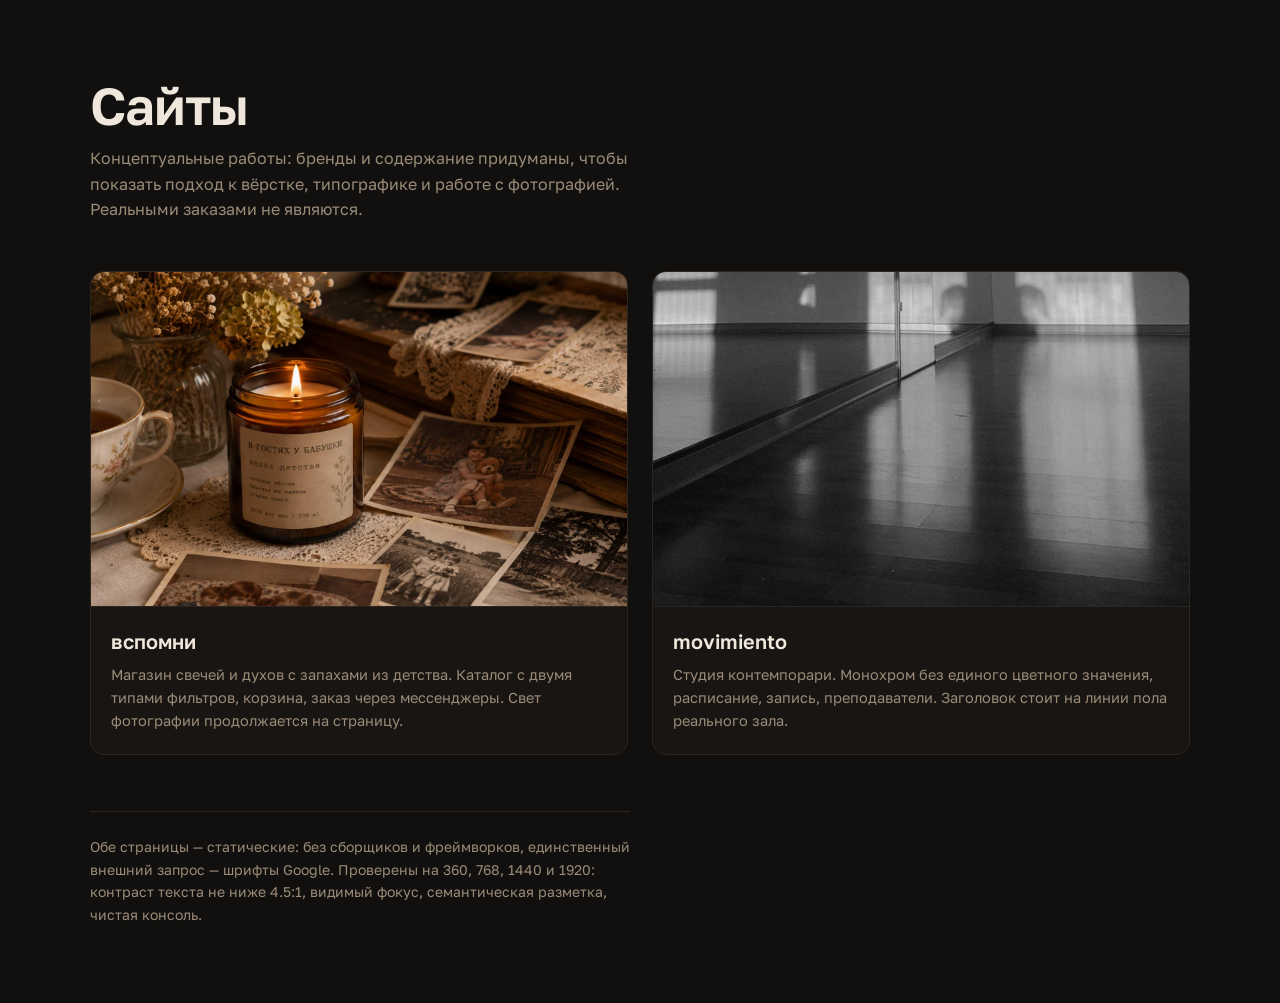
==== index.html @ 52c95dd9 "Витрина: два концептуальных сайта Co-Authored-By: Claude Opus 5 <noreply@anthropic.com>" ====
<!doctype html>
<html lang="ru">
<head>
<meta charset="utf-8">
<meta name="viewport" content="width=device-width, initial-scale=1">
<title>Сайты — портфолио</title>
<link rel="preconnect" href="https://fonts.googleapis.com">
<link rel="preconnect" href="https://fonts.gstatic.com" crossorigin>
<link href="https://fonts.googleapis.com/css2?family=Golos+Text:wght@400;500;600&display=swap" rel="stylesheet">
<style>
  :root{--bg:#12100e;--fg:#efe7dc;--dim:#9a8b78;--line:#2b2520;--card:#191512}
  *{box-sizing:border-box}
  body{margin:0;background:var(--bg);color:var(--fg);
       font:16px/1.6 "Golos Text",ui-sans-serif,system-ui,sans-serif;
       padding:clamp(28px,6vw,80px)}
  .wrap{max-width:min(1100px,92vw);margin:0 auto}
  h1{font-size:clamp(30px,5vw,52px);line-height:1.1;margin:0 0 12px;font-weight:600;letter-spacing:-.02em}
  .lead{color:var(--dim);max-width:56ch;margin:0 0 48px}
  .grid{display:grid;gap:24px;grid-template-columns:repeat(auto-fit,minmax(300px,1fr))}
  a.card{display:block;background:var(--card);border:1px solid var(--line);border-radius:14px;
         overflow:hidden;color:inherit;text-decoration:none;transition:border-color .2s,transform .2s}
  a.card:hover,a.card:focus-visible{border-color:#6b5a48;transform:translateY(-2px)}
  a.card:focus-visible{outline:2px solid #d9922a;outline-offset:3px}
  .shot{aspect-ratio:16/10;background:#0d0b09 center/cover no-repeat;border-bottom:1px solid var(--line)}
  .body{padding:18px 20px 22px}
  .body h2{margin:0 0 6px;font-size:20px;font-weight:600}
  .body p{margin:0;color:var(--dim);font-size:14.5px}
  .tag{display:inline-block;margin-top:14px;font-size:12px;letter-spacing:.08em;text-transform:uppercase;color:#8a7c6c}
  footer{margin-top:56px;padding-top:24px;border-top:1px solid var(--line);color:var(--dim);font-size:14px;max-width:60ch}
</style>
</head>
<body>
<div class="wrap">
  <h1>Сайты</h1>
  <p class="lead">Концептуальные работы: бренды и содержание придуманы, чтобы показать подход к вёрстке,
     типографике и работе с фотографией. Реальными заказами не являются.</p>

  <div class="grid">
    <a class="card" href="candles/">
      <div class="shot" style="background-image:url('candles/assets/photos/svecha-v-gostyah-u-babushki-hero.jpg')"></div>
      <div class="body">
        <h2>вспомни</h2>
        <p>Магазин свечей и духов с запахами из детства. Каталог с двумя типами фильтров,
           корзина, заказ через мессенджеры. Свет фотографии продолжается на страницу.</p>
      </div>
    </a>

    <a class="card" href="dance/">
      <div class="shot" style="background-image:url('dance/assets/photos/hero-hall-wide.jpg')"></div>
      <div class="body">
        <h2>movimiento</h2>
        <p>Студия контемпорари. Монохром без единого цветного значения, расписание,
           запись, преподаватели. Заголовок стоит на линии пола реального зала.</p>
      </div>
    </a>
  </div>

  <footer>
    Обе страницы — статические: без сборщиков и фреймворков, единственный внешний
    запрос — шрифты Google. Проверены на 360, 768, 1440 и 1920: контраст текста не ниже 4.5:1,
    видимый фокус, семантическая разметка, чистая консоль.
  </footer>
</div>
</body>
</html>
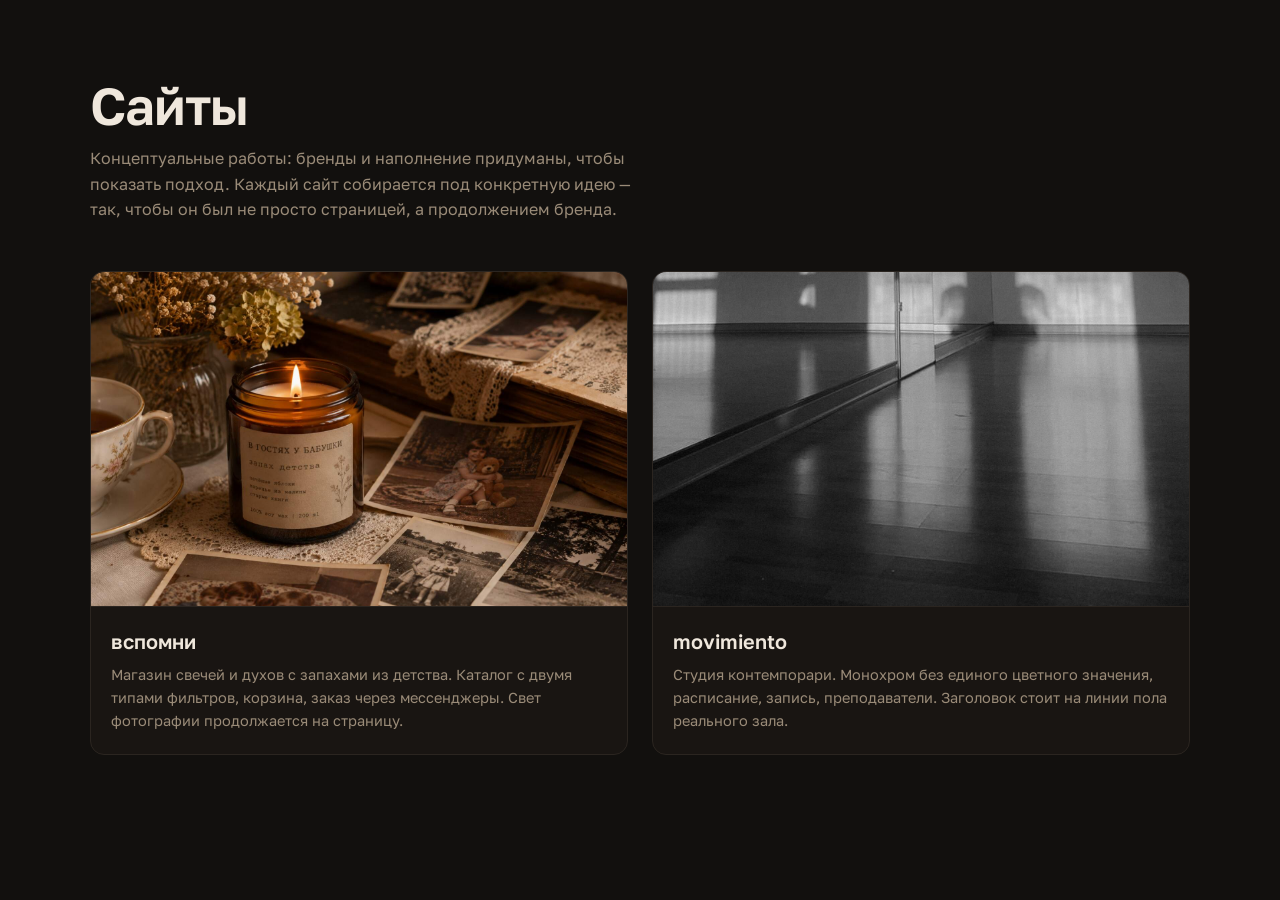
==== commit c6da94b4: "Витрина: убрана техническая подпись, переписан лид Co-Authored-By: Claude Opus 5 <noreply@anthropic." ====
--- a/index.html
+++ b/index.html
@@ -26,14 +26,14 @@
   .body h2{margin:0 0 6px;font-size:20px;font-weight:600}
   .body p{margin:0;color:var(--dim);font-size:14.5px}
   .tag{display:inline-block;margin-top:14px;font-size:12px;letter-spacing:.08em;text-transform:uppercase;color:#8a7c6c}
-  footer{margin-top:56px;padding-top:24px;border-top:1px solid var(--line);color:var(--dim);font-size:14px;max-width:60ch}
 </style>
 </head>
 <body>
 <div class="wrap">
   <h1>Сайты</h1>
-  <p class="lead">Концептуальные работы: бренды и содержание придуманы, чтобы показать подход к вёрстке,
-     типографике и работе с фотографией. Реальными заказами не являются.</p>
+  <p class="lead">Концептуальные работы: бренды и наполнение придуманы, чтобы показать подход.
+     Каждый сайт собирается под конкретную идею — так, чтобы он был не просто страницей,
+     а продолжением бренда.</p>
 
   <div class="grid">
     <a class="card" href="candles/">
@@ -55,11 +55,6 @@
     </a>
   </div>
 
-  <footer>
-    Обе страницы — статические: без сборщиков и фреймворков, единственный внешний
-    запрос — шрифты Google. Проверены на 360, 768, 1440 и 1920: контраст текста не ниже 4.5:1,
-    видимый фокус, семантическая разметка, чистая консоль.
-  </footer>
 </div>
 </body>
 </html>
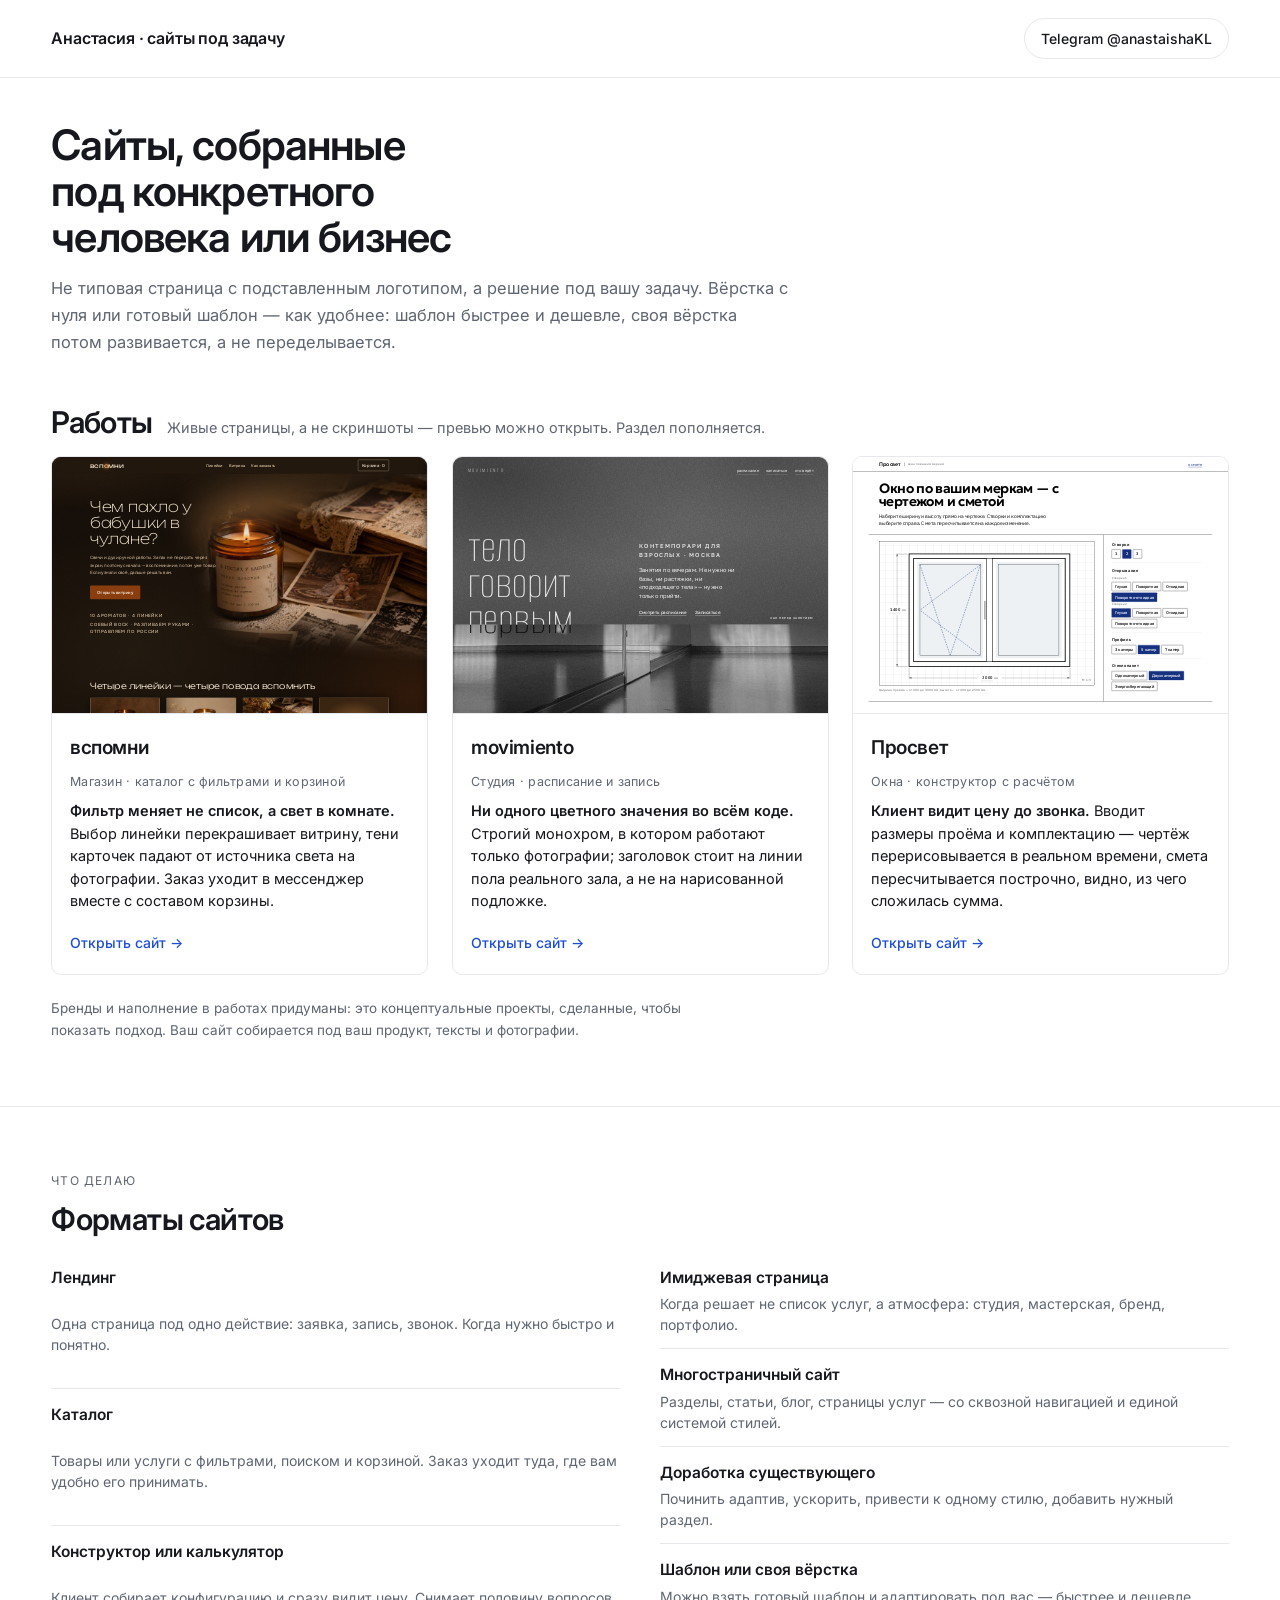
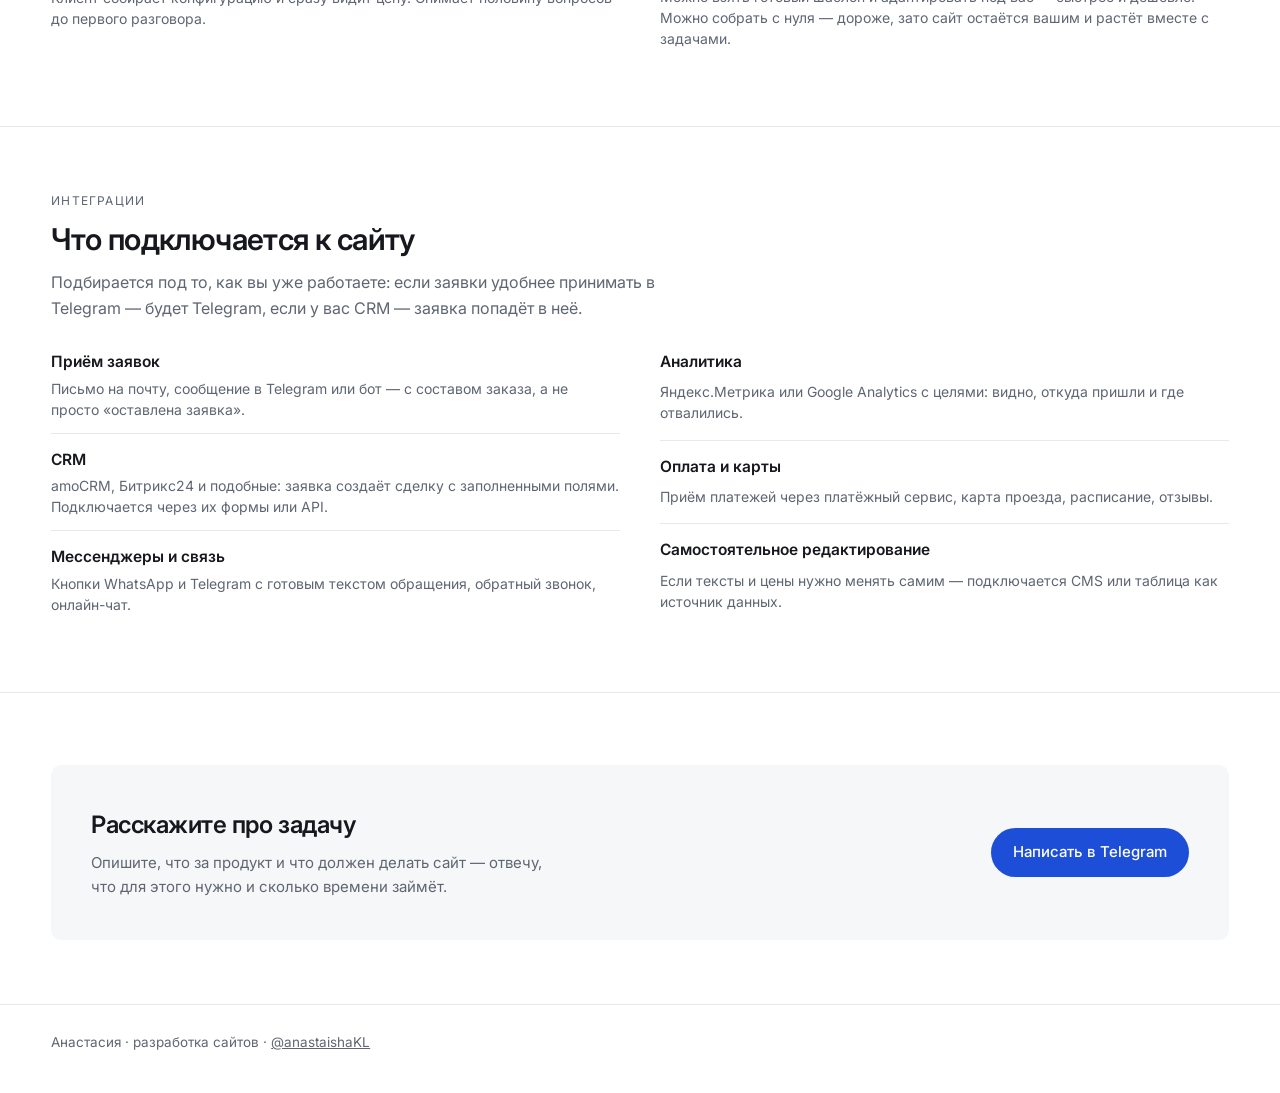
==== commit 0e18770c: "Витрина: заголовок про сайты под конкретного человека, шаблон или своя вёрстка, третья работа Co-Aut" ====
--- a/index.html
+++ b/index.html
@@ -3,58 +3,238 @@
 <head>
 <meta charset="utf-8">
 <meta name="viewport" content="width=device-width, initial-scale=1">
-<title>Сайты — портфолио</title>
+<title>Сайты под конкретного человека или бизнес</title>
+<meta name="description" content="Разработка сайтов под конкретную задачу: лендинги, каталоги с фильтрами, интерактивные конструкторы. Своя вёрстка или шаблон. Приём заявок, CRM, аналитика.">
 <link rel="preconnect" href="https://fonts.googleapis.com">
 <link rel="preconnect" href="https://fonts.gstatic.com" crossorigin>
-<link href="https://fonts.googleapis.com/css2?family=Golos+Text:wght@400;500;600&display=swap" rel="stylesheet">
+<link href="https://fonts.googleapis.com/css2?family=Inter:wght@400;500;600;700&display=swap" rel="stylesheet">
 <style>
-  :root{--bg:#12100e;--fg:#efe7dc;--dim:#9a8b78;--line:#2b2520;--card:#191512}
+  :root{
+    --bg:#fff; --fg:#16181d; --dim:#5f6672; --line:#e6e8ec; --soft:#f6f7f9;
+    --accent:#1d4ed8; --radius:10px;
+    --wrap:min(1180px, 92vw);
+  }
   *{box-sizing:border-box}
+  html{-webkit-text-size-adjust:100%}
   body{margin:0;background:var(--bg);color:var(--fg);
-       font:16px/1.6 "Golos Text",ui-sans-serif,system-ui,sans-serif;
-       padding:clamp(28px,6vw,80px)}
-  .wrap{max-width:min(1100px,92vw);margin:0 auto}
-  h1{font-size:clamp(30px,5vw,52px);line-height:1.1;margin:0 0 12px;font-weight:600;letter-spacing:-.02em}
-  .lead{color:var(--dim);max-width:56ch;margin:0 0 48px}
-  .grid{display:grid;gap:24px;grid-template-columns:repeat(auto-fit,minmax(300px,1fr))}
-  a.card{display:block;background:var(--card);border:1px solid var(--line);border-radius:14px;
-         overflow:hidden;color:inherit;text-decoration:none;transition:border-color .2s,transform .2s}
-  a.card:hover,a.card:focus-visible{border-color:#6b5a48;transform:translateY(-2px)}
-  a.card:focus-visible{outline:2px solid #d9922a;outline-offset:3px}
-  .shot{aspect-ratio:16/10;background:#0d0b09 center/cover no-repeat;border-bottom:1px solid var(--line)}
-  .body{padding:18px 20px 22px}
-  .body h2{margin:0 0 6px;font-size:20px;font-weight:600}
-  .body p{margin:0;color:var(--dim);font-size:14.5px}
-  .tag{display:inline-block;margin-top:14px;font-size:12px;letter-spacing:.08em;text-transform:uppercase;color:#8a7c6c}
+       font:16px/1.65 Inter,ui-sans-serif,system-ui,"Segoe UI",sans-serif;
+       font-feature-settings:"tnum" 0}
+  .wrap{width:var(--wrap);margin-inline:auto}
+  a{color:inherit}
+  h1,h2,h3{margin:0;font-weight:600;letter-spacing:-.02em;text-wrap:balance}
+  p{margin:0}
+
+  header{border-bottom:1px solid var(--line);padding:18px 0}
+  .top{display:flex;align-items:center;justify-content:space-between;gap:16px;flex-wrap:wrap}
+  .brand{font-weight:600;letter-spacing:-.01em}
+  .tg{display:inline-flex;align-items:center;gap:8px;text-decoration:none;
+      border:1px solid var(--line);border-radius:999px;padding:8px 16px;font-size:14px;font-weight:500}
+  .tg:hover{border-color:var(--accent);color:var(--accent)}
+  .tg:focus-visible{outline:2px solid var(--accent);outline-offset:2px}
+
+  .hero{padding:clamp(28px,4vw,44px) 0 clamp(18px,2.5vw,26px)}
+  .hero h1{font-size:clamp(27px,3.9vw,42px);line-height:1.1;max-width:24ch}
+  .hero p{margin-top:14px;max-width:74ch;font-size:clamp(15px,1.4vw,16.5px);color:var(--dim)}
+
+  section{padding:clamp(36px,5vw,64px) 0;border-top:1px solid var(--line)}
+  section.works-sec{padding-top:clamp(14px,2vw,22px);border-top:0}
+  .works-head{display:flex;align-items:baseline;gap:14px;flex-wrap:wrap}
+  .works-head p{color:var(--dim);font-size:14.5px}
+  .eyebrow{font-size:12px;letter-spacing:.1em;text-transform:uppercase;color:var(--dim);margin-bottom:10px}
+  .sec-title{font-size:clamp(22px,3vw,30px);line-height:1.2}
+  .sec-lead{margin-top:12px;color:var(--dim);max-width:66ch}
+
+  .works{display:grid;gap:28px;margin-top:16px}
+  @media (min-width:900px){.works{grid-template-columns:repeat(3,1fr);gap:24px}}
+
+  .work{border:1px solid var(--line);border-radius:var(--radius);overflow:clip;
+        background:var(--bg);display:flex;flex-direction:column;
+        container-type:inline-size;transition:border-color .18s}
+  .work:hover{border-color:#c9ced8}
+  .frame{position:relative;aspect-ratio:16/11;overflow:clip;background:var(--soft);
+         border-bottom:1px solid var(--line)}
+  .frame iframe{position:absolute;inset:0;width:1440px;height:990px;border:0;
+                transform-origin:0 0;transform:scale(var(--s,.28));background:#fff}
+  .frame .veil{position:absolute;inset:0}
+  .work__body{padding:18px 18px 20px;display:flex;flex-direction:column;gap:8px;flex:1}
+  .work__body h3{font-size:19px}
+  .work__kind{font-size:12.5px;color:var(--dim);letter-spacing:.02em}
+  .work__hook{font-size:14.5px;line-height:1.55}
+  .work__hook b{font-weight:600}
+  .work__open{margin-top:auto;padding-top:10px;font-size:14px;font-weight:500;
+              color:var(--accent);text-decoration:none}
+  .work__open:focus-visible{outline:2px solid var(--accent);outline-offset:3px;border-radius:4px}
+  .note{margin-top:22px;font-size:13.5px;color:var(--dim);max-width:70ch}
+
+  .cols{display:grid;gap:26px;margin-top:28px}
+  @media (min-width:760px){.cols{grid-template-columns:1fr 1fr;gap:40px}}
+  .list{list-style:none;margin:0;padding:0;display:grid;gap:0}
+  .list li{padding:13px 0;border-top:1px solid var(--line);display:grid;gap:3px}
+  .list li:first-child{border-top:0;padding-top:0}
+  .list b{font-weight:600;font-size:15.5px}
+  .list span{font-size:14px;color:var(--dim);line-height:1.5}
+
+  .cta{background:var(--soft);border-radius:var(--radius);padding:clamp(24px,4vw,40px);
+       margin:8px 0 0;display:flex;gap:20px;align-items:center;justify-content:space-between;flex-wrap:wrap}
+  .cta h2{font-size:clamp(19px,2.4vw,24px)}
+  .cta p{color:var(--dim);font-size:15px;margin-top:6px;max-width:52ch}
+  .btn{display:inline-flex;align-items:center;gap:8px;background:var(--accent);color:#fff;
+       text-decoration:none;border-radius:999px;padding:12px 22px;font-weight:500;font-size:15px;white-space:nowrap}
+  .btn:hover{background:#1a44bd}
+  .btn:focus-visible{outline:2px solid var(--fg);outline-offset:3px}
+
+  footer{border-top:1px solid var(--line);padding:26px 0 40px;color:var(--dim);font-size:13.5px}
 </style>
 </head>
 <body>
-<div class="wrap">
-  <h1>Сайты</h1>
-  <p class="lead">Концептуальные работы: бренды и наполнение придуманы, чтобы показать подход.
-     Каждый сайт собирается под конкретную идею — так, чтобы он был не просто страницей,
-     а продолжением бренда.</p>
-
-  <div class="grid">
-    <a class="card" href="candles/">
-      <div class="shot" style="background-image:url('candles/assets/photos/svecha-v-gostyah-u-babushki-hero.jpg')"></div>
-      <div class="body">
-        <h2>вспомни</h2>
-        <p>Магазин свечей и духов с запахами из детства. Каталог с двумя типами фильтров,
-           корзина, заказ через мессенджеры. Свет фотографии продолжается на страницу.</p>
-      </div>
-    </a>
-
-    <a class="card" href="dance/">
-      <div class="shot" style="background-image:url('dance/assets/photos/hero-hall-wide.jpg')"></div>
-      <div class="body">
-        <h2>movimiento</h2>
-        <p>Студия контемпорари. Монохром без единого цветного значения, расписание,
-           запись, преподаватели. Заголовок стоит на линии пола реального зала.</p>
-      </div>
-    </a>
+
+<header>
+  <div class="wrap top">
+    <span class="brand">Анастасия · сайты под задачу</span>
+    <a class="tg" href="https://t.me/anastaishaKL" rel="noopener">Telegram @anastaishaKL</a>
   </div>
-
-</div>
+</header>
+
+<main>
+  <div class="wrap hero">
+    <h1>Сайты, собранные под конкретного человека или бизнес</h1>
+    <p>Не типовая страница с подставленным логотипом, а решение под вашу задачу. Вёрстка с нуля
+       или готовый шаблон — как удобнее: шаблон быстрее и дешевле, своя вёрстка потом развивается,
+       а не переделывается.</p>
+  </div>
+
+  <section class="works-sec">
+    <div class="wrap">
+      <div class="works-head">
+        <h2 class="sec-title">Работы</h2>
+        <p>Живые страницы, а не скриншоты — превью можно открыть. Раздел пополняется.</p>
+      </div>
+
+      <div class="works">
+        <article class="work">
+          <div class="frame">
+            <iframe src="candles/" title="Сайт «вспомни» — превью" loading="lazy" inert scrolling="no"></iframe>
+            <span class="veil"></span>
+          </div>
+          <div class="work__body">
+            <h3>вспомни</h3>
+            <p class="work__kind">Магазин · каталог с фильтрами и корзиной</p>
+            <p class="work__hook"><b>Фильтр меняет не список, а свет в комнате.</b> Выбор линейки
+               перекрашивает витрину, тени карточек падают от источника света на фотографии.
+               Заказ уходит в мессенджер вместе с составом корзины.</p>
+            <a class="work__open" href="candles/">Открыть сайт →</a>
+          </div>
+        </article>
+
+        <article class="work">
+          <div class="frame">
+            <iframe src="dance/" title="Сайт «movimiento» — превью" loading="lazy" inert scrolling="no"></iframe>
+            <span class="veil"></span>
+          </div>
+          <div class="work__body">
+            <h3>movimiento</h3>
+            <p class="work__kind">Студия · расписание и запись</p>
+            <p class="work__hook"><b>Ни одного цветного значения во всём коде.</b> Строгий монохром,
+               в котором работают только фотографии; заголовок стоит на линии пола реального зала,
+               а не на нарисованной подложке.</p>
+            <a class="work__open" href="dance/">Открыть сайт →</a>
+          </div>
+        </article>
+
+        <article class="work">
+          <div class="frame">
+            <iframe src="prosvet/" title="Сайт «Просвет» — превью" loading="lazy" inert scrolling="no"></iframe>
+            <span class="veil"></span>
+          </div>
+          <div class="work__body">
+            <h3>Просвет</h3>
+            <p class="work__kind">Окна · конструктор с расчётом</p>
+            <p class="work__hook"><b>Клиент видит цену до звонка.</b> Вводит размеры проёма и
+               комплектацию — чертёж перерисовывается в реальном времени, смета пересчитывается
+               построчно, видно, из чего сложилась сумма.</p>
+            <a class="work__open" href="prosvet/">Открыть сайт →</a>
+          </div>
+        </article>
+      </div>
+
+      <p class="note">Бренды и наполнение в работах придуманы: это концептуальные проекты,
+         сделанные, чтобы показать подход. Ваш сайт собирается под ваш продукт, тексты и фотографии.</p>
+    </div>
+  </section>
+
+  <section>
+    <div class="wrap">
+      <p class="eyebrow">Что делаю</p>
+      <h2 class="sec-title">Форматы сайтов</h2>
+      <div class="cols">
+        <ul class="list">
+          <li><b>Лендинг</b><span>Одна страница под одно действие: заявка, запись, звонок. Когда нужно быстро и понятно.</span></li>
+          <li><b>Каталог</b><span>Товары или услуги с фильтрами, поиском и корзиной. Заказ уходит туда, где вам удобно его принимать.</span></li>
+          <li><b>Конструктор или калькулятор</b><span>Клиент собирает конфигурацию и сразу видит цену. Снимает половину вопросов до первого разговора.</span></li>
+        </ul>
+        <ul class="list">
+          <li><b>Имиджевая страница</b><span>Когда решает не список услуг, а атмосфера: студия, мастерская, бренд, портфолио.</span></li>
+          <li><b>Многостраничный сайт</b><span>Разделы, статьи, блог, страницы услуг — со сквозной навигацией и единой системой стилей.</span></li>
+          <li><b>Доработка существующего</b><span>Починить адаптив, ускорить, привести к одному стилю, добавить нужный раздел.</span></li>
+          <li><b>Шаблон или своя вёрстка</b><span>Можно взять готовый шаблон и адаптировать под вас — быстрее и дешевле. Можно собрать с нуля — дороже, зато сайт остаётся вашим и растёт вместе с задачами.</span></li>
+        </ul>
+      </div>
+    </div>
+  </section>
+
+  <section>
+    <div class="wrap">
+      <p class="eyebrow">Интеграции</p>
+      <h2 class="sec-title">Что подключается к сайту</h2>
+      <p class="sec-lead">Подбирается под то, как вы уже работаете: если заявки удобнее принимать
+         в Telegram — будет Telegram, если у вас CRM — заявка попадёт в неё.</p>
+      <div class="cols">
+        <ul class="list">
+          <li><b>Приём заявок</b><span>Письмо на почту, сообщение в Telegram или бот — с составом заказа, а не просто «оставлена заявка».</span></li>
+          <li><b>CRM</b><span>amoCRM, Битрикс24 и подобные: заявка создаёт сделку с заполненными полями. Подключается через их формы или API.</span></li>
+          <li><b>Мессенджеры и связь</b><span>Кнопки WhatsApp и Telegram с готовым текстом обращения, обратный звонок, онлайн-чат.</span></li>
+        </ul>
+        <ul class="list">
+          <li><b>Аналитика</b><span>Яндекс.Метрика или Google Analytics с целями: видно, откуда пришли и где отвалились.</span></li>
+          <li><b>Оплата и карты</b><span>Приём платежей через платёжный сервис, карта проезда, расписание, отзывы.</span></li>
+          <li><b>Самостоятельное редактирование</b><span>Если тексты и цены нужно менять самим — подключается CMS или таблица как источник данных.</span></li>
+        </ul>
+      </div>
+    </div>
+  </section>
+
+  <section>
+    <div class="wrap">
+      <div class="cta">
+        <div>
+          <h2>Расскажите про задачу</h2>
+          <p>Опишите, что за продукт и что должен делать сайт — отвечу, что для этого нужно
+             и сколько времени займёт.</p>
+        </div>
+        <a class="btn" href="https://t.me/anastaishaKL" rel="noopener">Написать в Telegram</a>
+      </div>
+    </div>
+  </section>
+</main>
+
+<footer>
+  <div class="wrap">Анастасия · разработка сайтов · <a href="https://t.me/anastaishaKL" rel="noopener">@anastaishaKL</a></div>
+</footer>
+
+<script>
+  // превью — живые страницы шириной 1440, вписываем их в карточку по её ширине
+  const fit = () => {
+    for (const frame of document.querySelectorAll('.frame')) {
+      frame.style.setProperty('--s', (frame.clientWidth / 1440).toFixed(4));
+    }
+  };
+  fit();
+  if ('ResizeObserver' in window) {
+    const ro = new ResizeObserver(fit);
+    document.querySelectorAll('.frame').forEach(f => ro.observe(f));
+  } else {
+    addEventListener('resize', fit);
+  }
+</script>
 </body>
 </html>
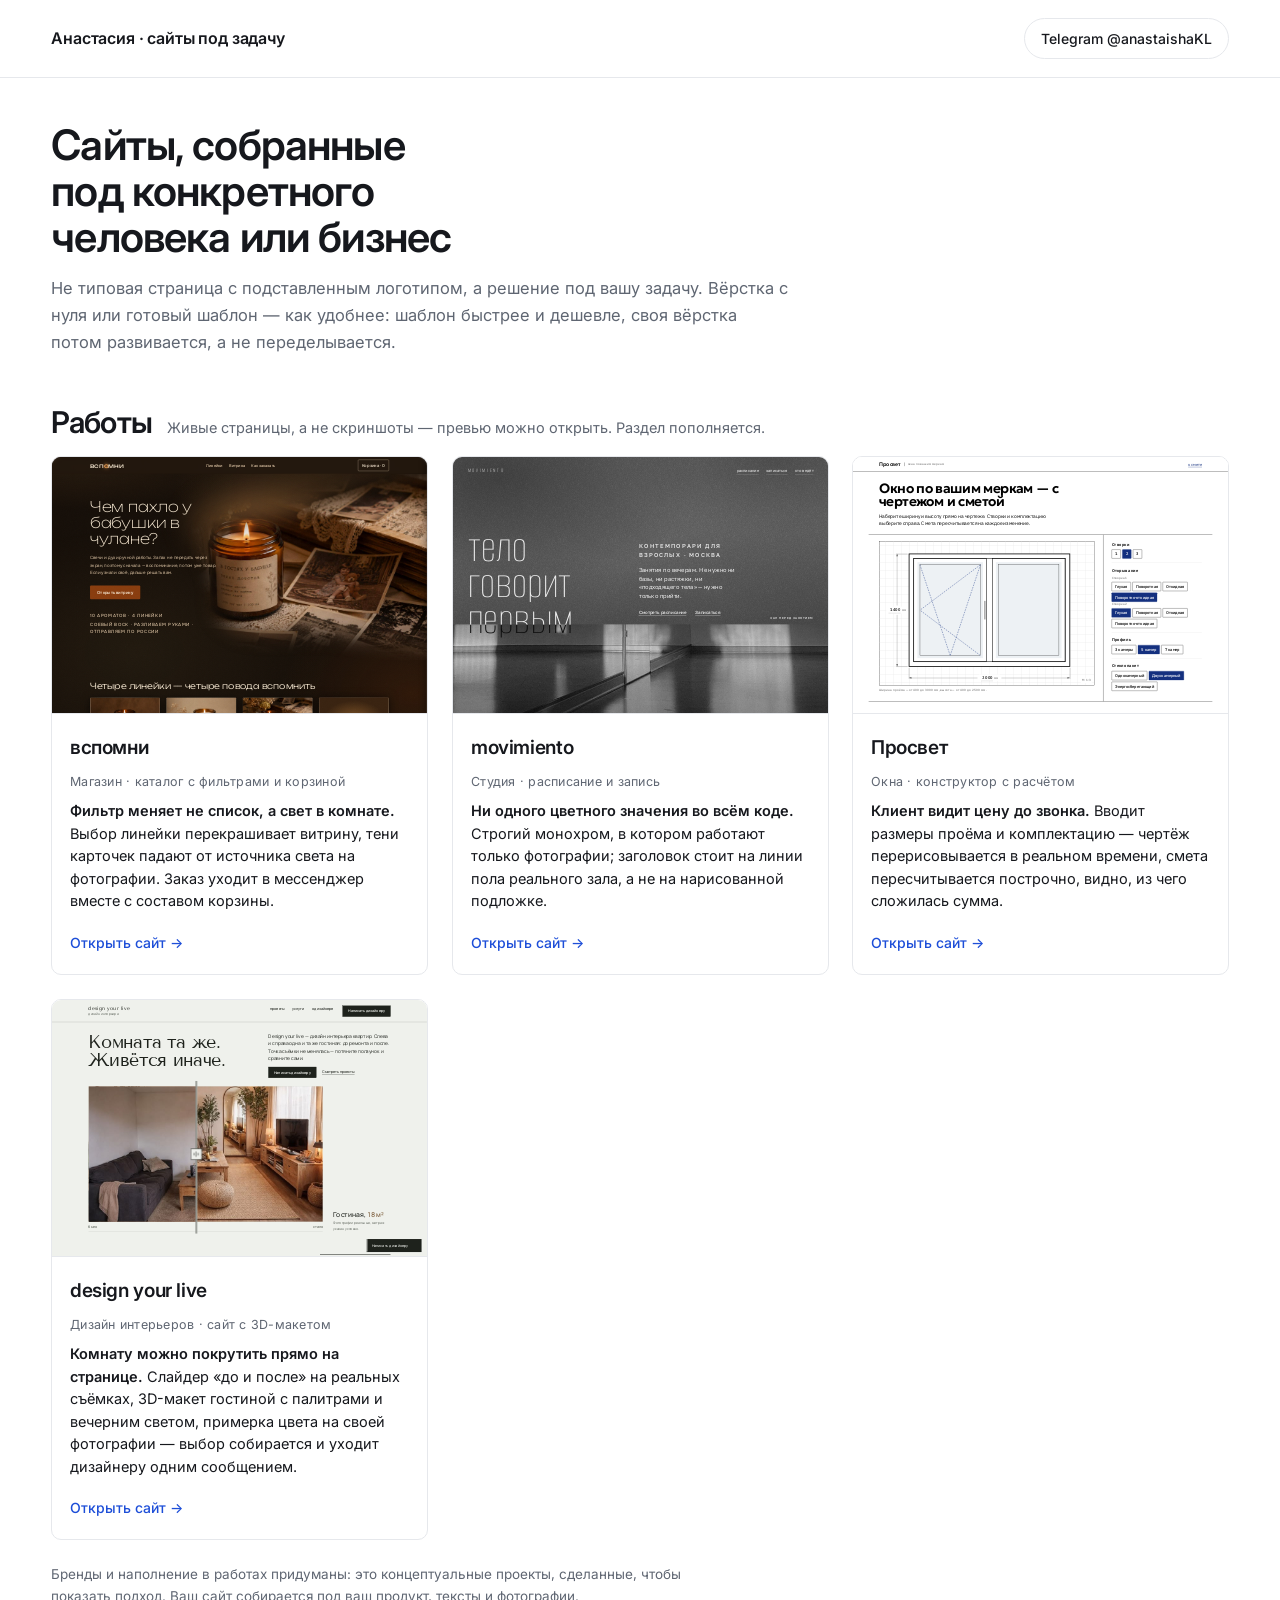
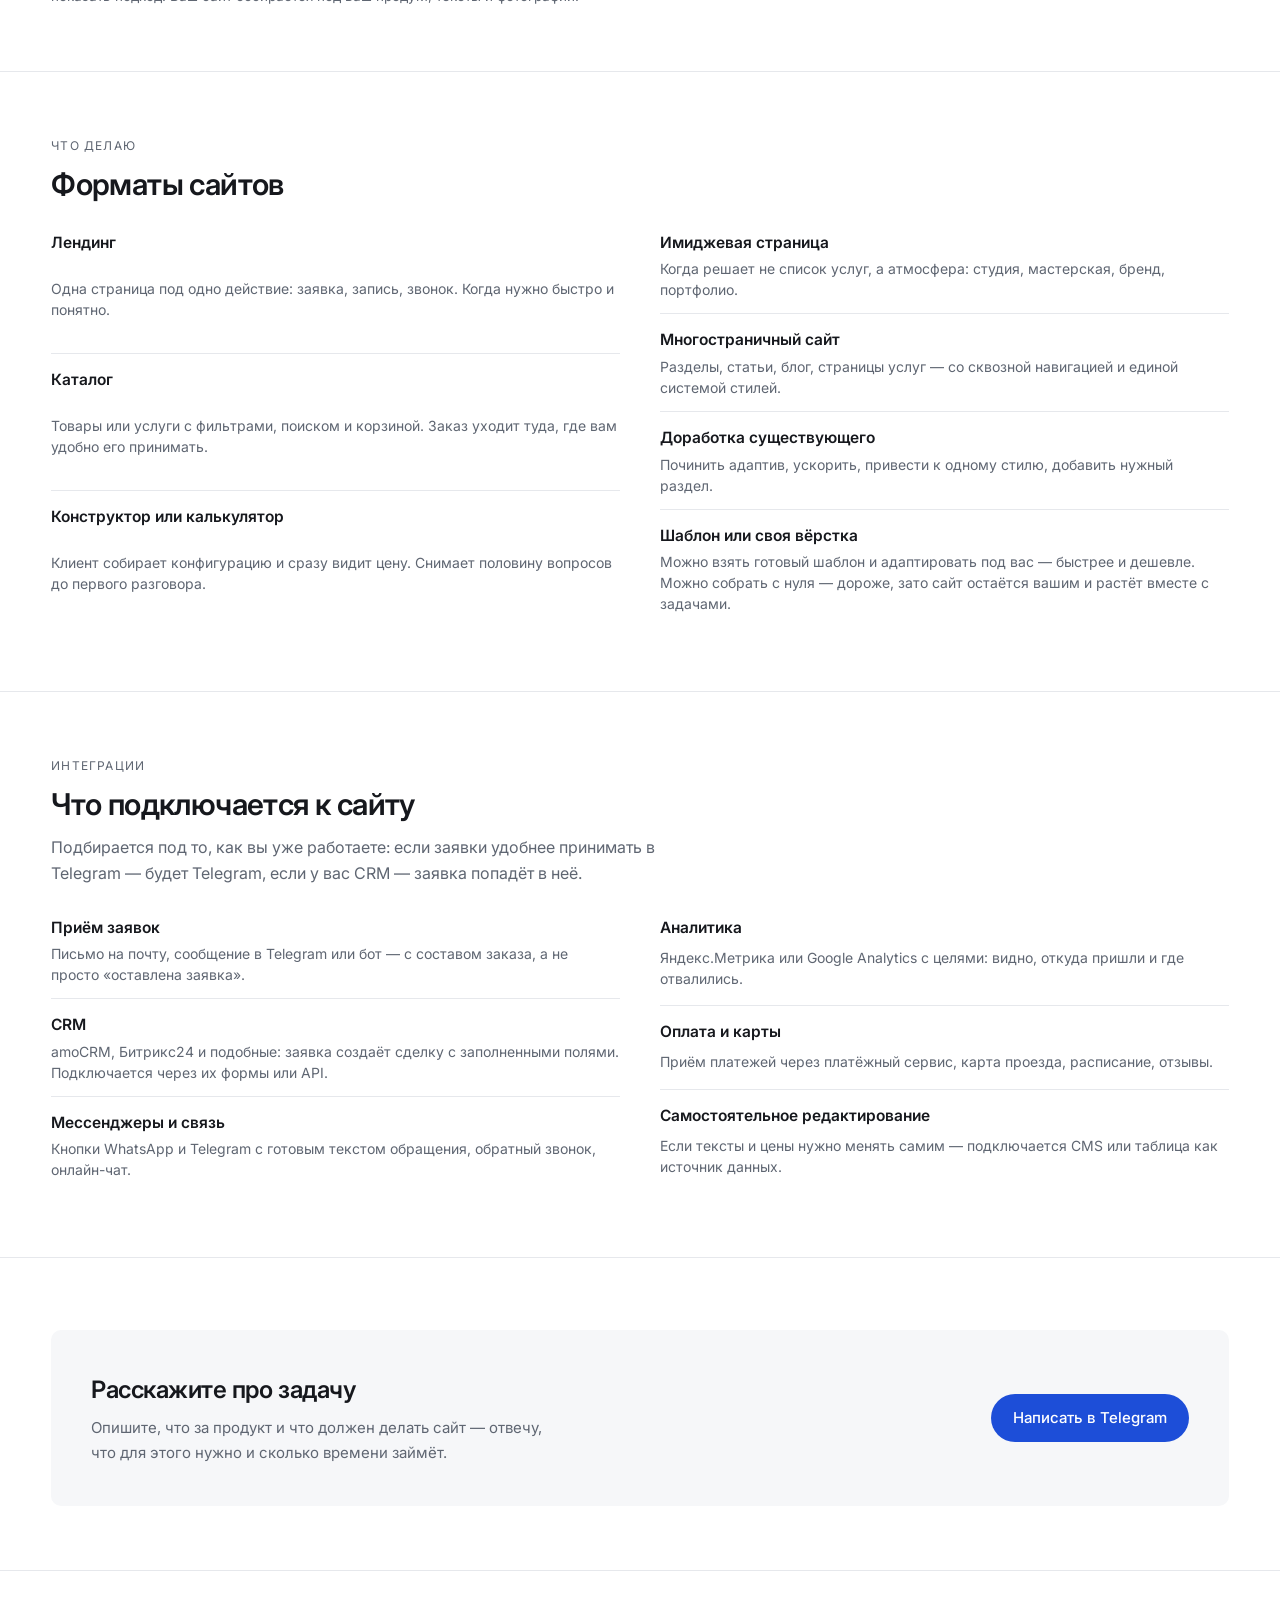
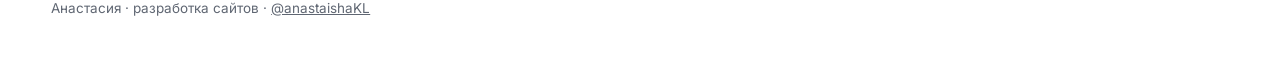
==== commit 9791c1f3: "Витрина: четвёртая работа — design your live Co-Authored-By: Claude Opus 5 <noreply@anthropic.com>" ====
--- a/index.html
+++ b/index.html
@@ -155,6 +155,21 @@
             <a class="work__open" href="prosvet/">Открыть сайт →</a>
           </div>
         </article>
+
+        <article class="work">
+          <div class="frame">
+            <iframe src="design-your-live/" title="Сайт «design your live» — превью" loading="lazy" inert scrolling="no"></iframe>
+            <span class="veil"></span>
+          </div>
+          <div class="work__body">
+            <h3>design your live</h3>
+            <p class="work__kind">Дизайн интерьеров · сайт с 3D-макетом</p>
+            <p class="work__hook"><b>Комнату можно покрутить прямо на странице.</b> Слайдер «до и после»
+               на реальных съёмках, 3D-макет гостиной с палитрами и вечерним светом, примерка цвета
+               на своей фотографии — выбор собирается и уходит дизайнеру одним сообщением.</p>
+            <a class="work__open" href="design-your-live/">Открыть сайт →</a>
+          </div>
+        </article>
       </div>
 
       <p class="note">Бренды и наполнение в работах придуманы: это концептуальные проекты,
